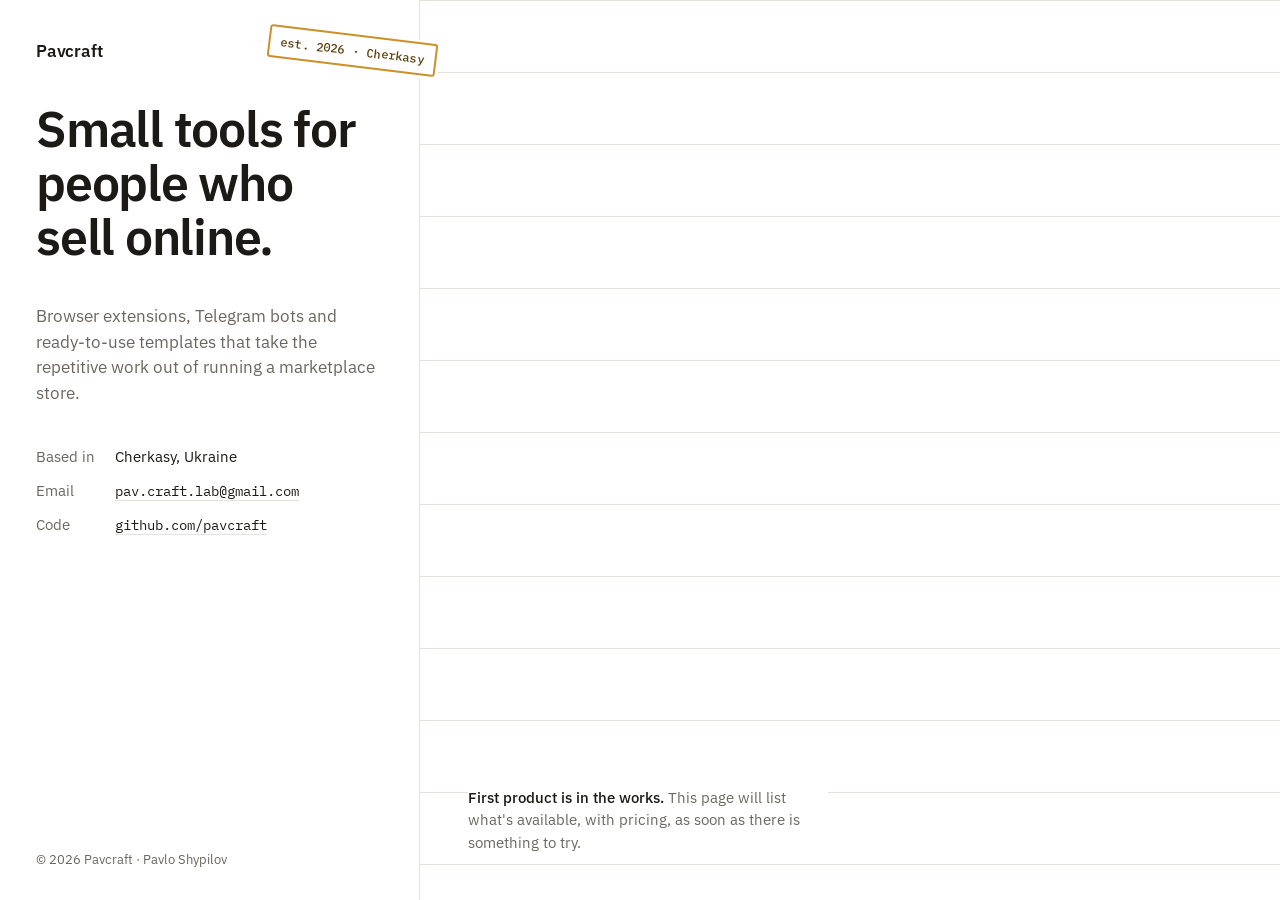
==== index.html @ b671dcd9 "Placeholder landing page Co-Authored-By: Claude Fable 5.1 <noreply@anthropic.com> Claude-Session: ht" ====
<!doctype html>
<html lang="en">
<head>
<meta charset="utf-8">
<meta name="viewport" content="width=device-width, initial-scale=1">
<title>Pavcraft</title>
<meta name="description" content="Pavcraft builds small software tools and automation for online sellers — browser extensions, Telegram bots and ready-to-use templates.">
<link rel="icon" href="data:image/svg+xml,%3Csvg xmlns='http://www.w3.org/2000/svg' viewBox='0 0 32 32'%3E%3Crect width='32' height='32' rx='4' fill='%23C8912A'/%3E%3Ctext x='16' y='22' font-family='sans-serif' font-size='18' font-weight='700' text-anchor='middle' fill='%23fff'%3EP%3C/text%3E%3C/svg%3E">
<link rel="preconnect" href="https://fonts.googleapis.com">
<link rel="preconnect" href="https://fonts.gstatic.com" crossorigin>
<link href="https://fonts.googleapis.com/css2?family=IBM+Plex+Mono:wght@400;500&family=IBM+Plex+Sans:wght@400;500;600&display=swap" rel="stylesheet">
<style>
  :root{
    --paper:#FFFFFF; --ink:#1C1A17; --muted:#6B6760; --line:#E6E2DA; --tag:#C8912A; --tag-ink:#5A3E0B;
  }
  *{box-sizing:border-box}
  html,body{margin:0;background:var(--paper);color:var(--ink);font-family:"IBM Plex Sans",system-ui,sans-serif;-webkit-font-smoothing:antialiased}
  body{min-height:100svh;display:grid;grid-template-columns:minmax(300px,420px) 1fr}
  .tag{
    border-right:1px solid var(--line);
    padding:40px 36px 32px;
    display:flex;flex-direction:column;gap:40px;
    position:relative;
  }
  .brand{font-size:17px;font-weight:600;letter-spacing:-.01em}
  h1{
    margin:0;font-size:clamp(34px,4.2vw,50px);line-height:1.08;letter-spacing:-.025em;font-weight:600;
    text-wrap:balance;max-width:11ch;
  }
  .what{color:var(--muted);font-size:17px;line-height:1.5;max-width:34ch;margin:0}
  dl{margin:0;display:grid;grid-template-columns:max-content 1fr;column-gap:20px;row-gap:12px;font-size:15px;line-height:1.45}
  dt{color:var(--muted)}
  dd{margin:0}
  dd a{color:var(--ink);text-decoration:none;border-bottom:1px solid var(--line);font-family:"IBM Plex Mono",ui-monospace,monospace;font-size:14px}
  dd a:hover{border-color:var(--ink)}
  dd a:focus-visible{outline:2px solid var(--tag);outline-offset:3px;border-radius:2px}
  .foot{margin-top:auto;color:var(--muted);font-size:13px}
  .stamp{
    position:absolute;right:-18px;top:34px;transform:rotate(7deg);
    font-family:"IBM Plex Mono",ui-monospace,monospace;font-size:12px;font-weight:500;letter-spacing:.02em;
    color:var(--tag-ink);background:var(--paper);
    border:2px solid var(--tag);border-radius:3px;padding:7px 10px;
    box-shadow:0 0 0 3px var(--paper);
  }
  .field{
    padding:40px 48px;display:flex;align-items:flex-end;
    background:
      linear-gradient(var(--line) 1px, transparent 1px) 0 0/100% 72px,
      var(--paper);
  }
  .note{color:var(--muted);font-size:15px;max-width:40ch;line-height:1.5;background:var(--paper);padding:6px 0;margin:0}
  .note strong{color:var(--ink);font-weight:500}
  @media (max-width:760px){
    body{grid-template-columns:1fr}
    .tag{border-right:0;border-bottom:1px solid var(--line);padding:32px 22px 28px;gap:28px}
    .stamp{right:14px;top:22px}
    .field{padding:28px 22px 40px;min-height:220px}
  }
  @media (prefers-reduced-motion:no-preference){
    .stamp{animation:settle .5s cubic-bezier(.2,.8,.2,1) both}
    @keyframes settle{from{transform:rotate(7deg) scale(1.15);opacity:0}to{transform:rotate(7deg) scale(1);opacity:1}}
  }
</style>
</head>
<body>
  <aside class="tag">
    <div class="brand">Pavcraft</div>
    <h1>Small tools for people who sell online.</h1>
    <p class="what">Browser extensions, Telegram bots and ready-to-use templates that take the repetitive work out of running a marketplace store.</p>
    <dl>
      <dt>Based in</dt><dd>Cherkasy, Ukraine</dd>
      <dt>Email</dt><dd><a href="mailto:pav.craft.lab@gmail.com">pav.craft.lab@gmail.com</a></dd>
      <dt>Code</dt><dd><a href="https://github.com/pavcraft" rel="me">github.com/pavcraft</a></dd>
    </dl>
    <div class="foot">© 2026 Pavcraft · Pavlo Shypilov</div>
    <div class="stamp" aria-hidden="true">est. 2026 · Cherkasy</div>
  </aside>
  <main class="field">
    <p class="note"><strong>First product is in the works.</strong> This page will list what's available, with pricing, as soon as there is something to try.</p>
  </main>
</body>
</html>
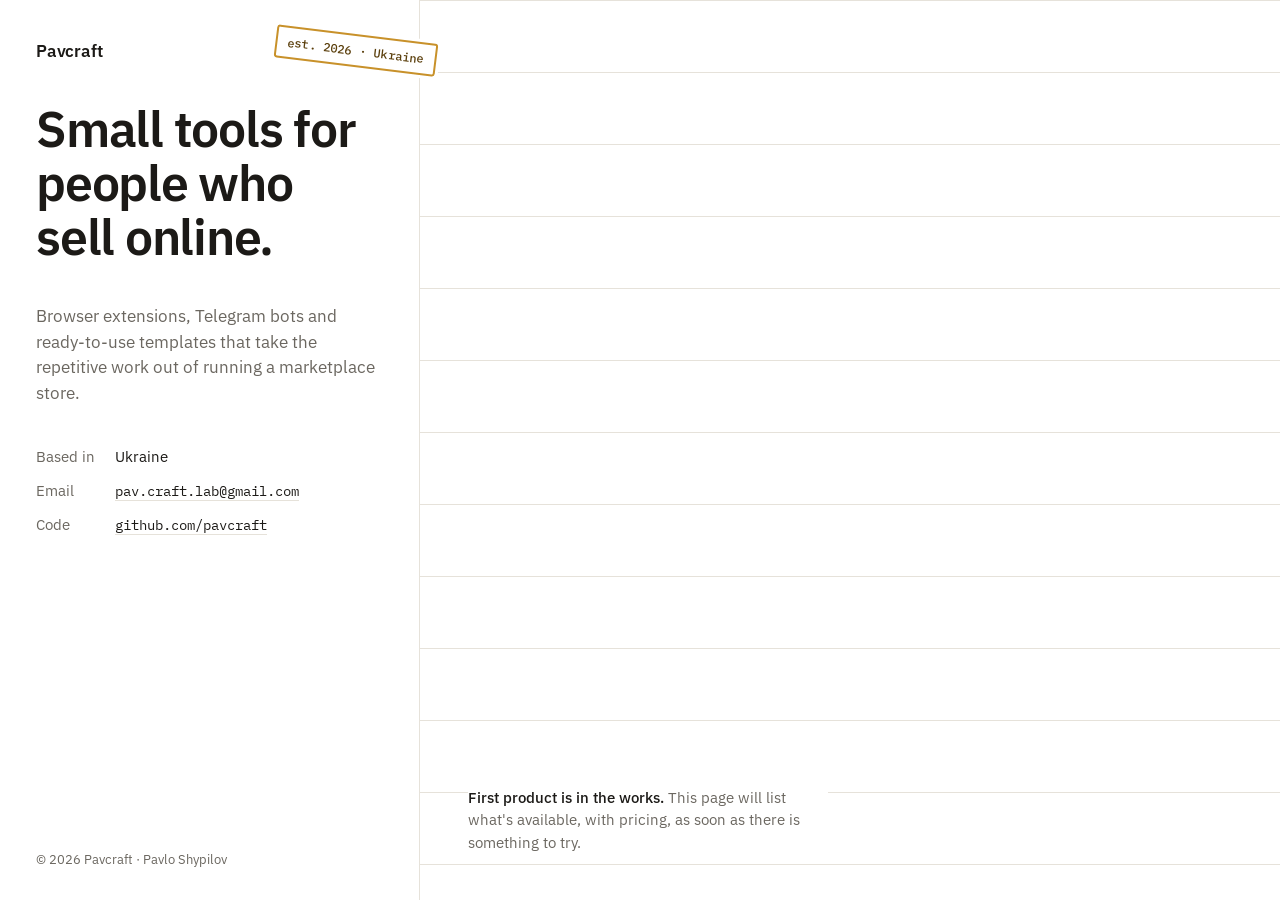
==== commit 1b79f218: "Show country instead of city Co-Authored-By: Claude Fable 5.1 <noreply@anthropic.com> Claude-Session" ====
--- a/index.html
+++ b/index.html
@@ -68,12 +68,12 @@
     <h1>Small tools for people who sell online.</h1>
     <p class="what">Browser extensions, Telegram bots and ready-to-use templates that take the repetitive work out of running a marketplace store.</p>
     <dl>
-      <dt>Based in</dt><dd>Cherkasy, Ukraine</dd>
+      <dt>Based in</dt><dd>Ukraine</dd>
       <dt>Email</dt><dd><a href="mailto:pav.craft.lab@gmail.com">pav.craft.lab@gmail.com</a></dd>
       <dt>Code</dt><dd><a href="https://github.com/pavcraft" rel="me">github.com/pavcraft</a></dd>
     </dl>
     <div class="foot">© 2026 Pavcraft · Pavlo Shypilov</div>
-    <div class="stamp" aria-hidden="true">est. 2026 · Cherkasy</div>
+    <div class="stamp" aria-hidden="true">est. 2026 · Ukraine</div>
   </aside>
   <main class="field">
     <p class="note"><strong>First product is in the works.</strong> This page will list what's available, with pricing, as soon as there is something to try.</p>
